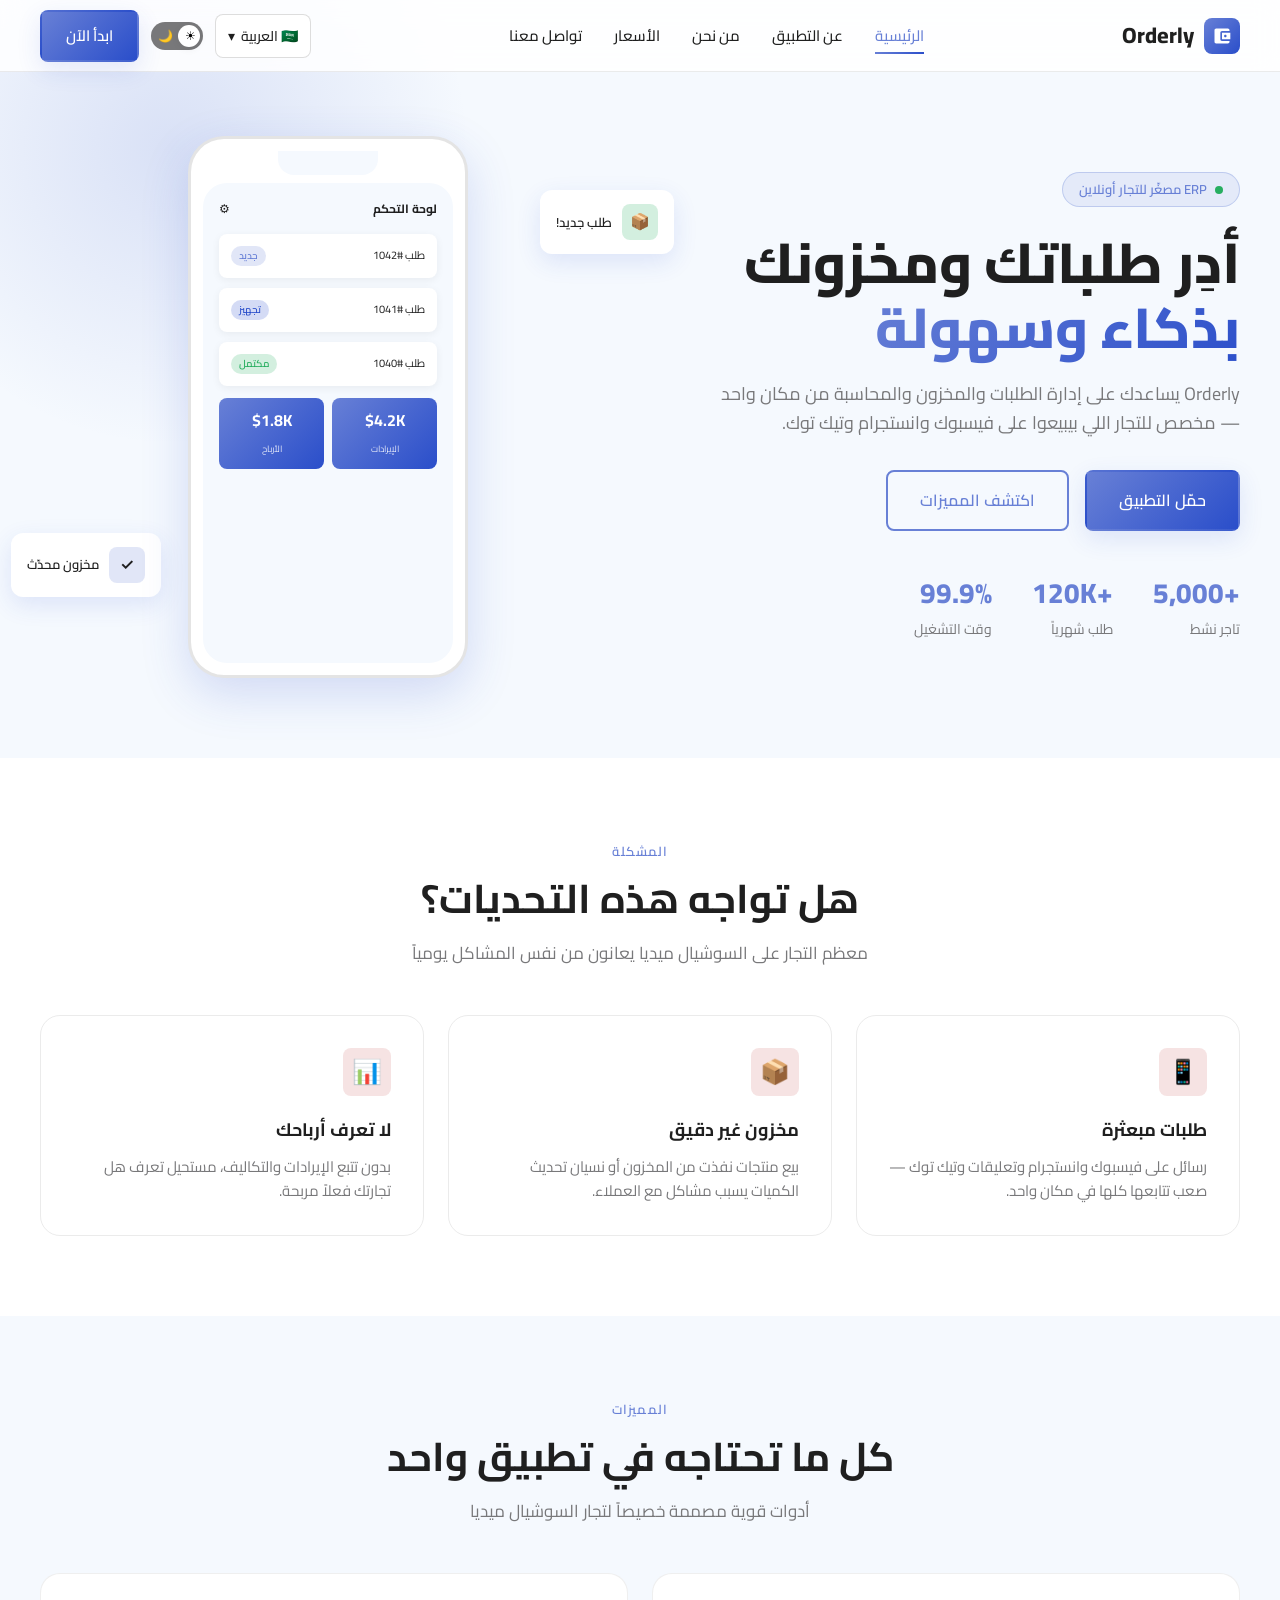
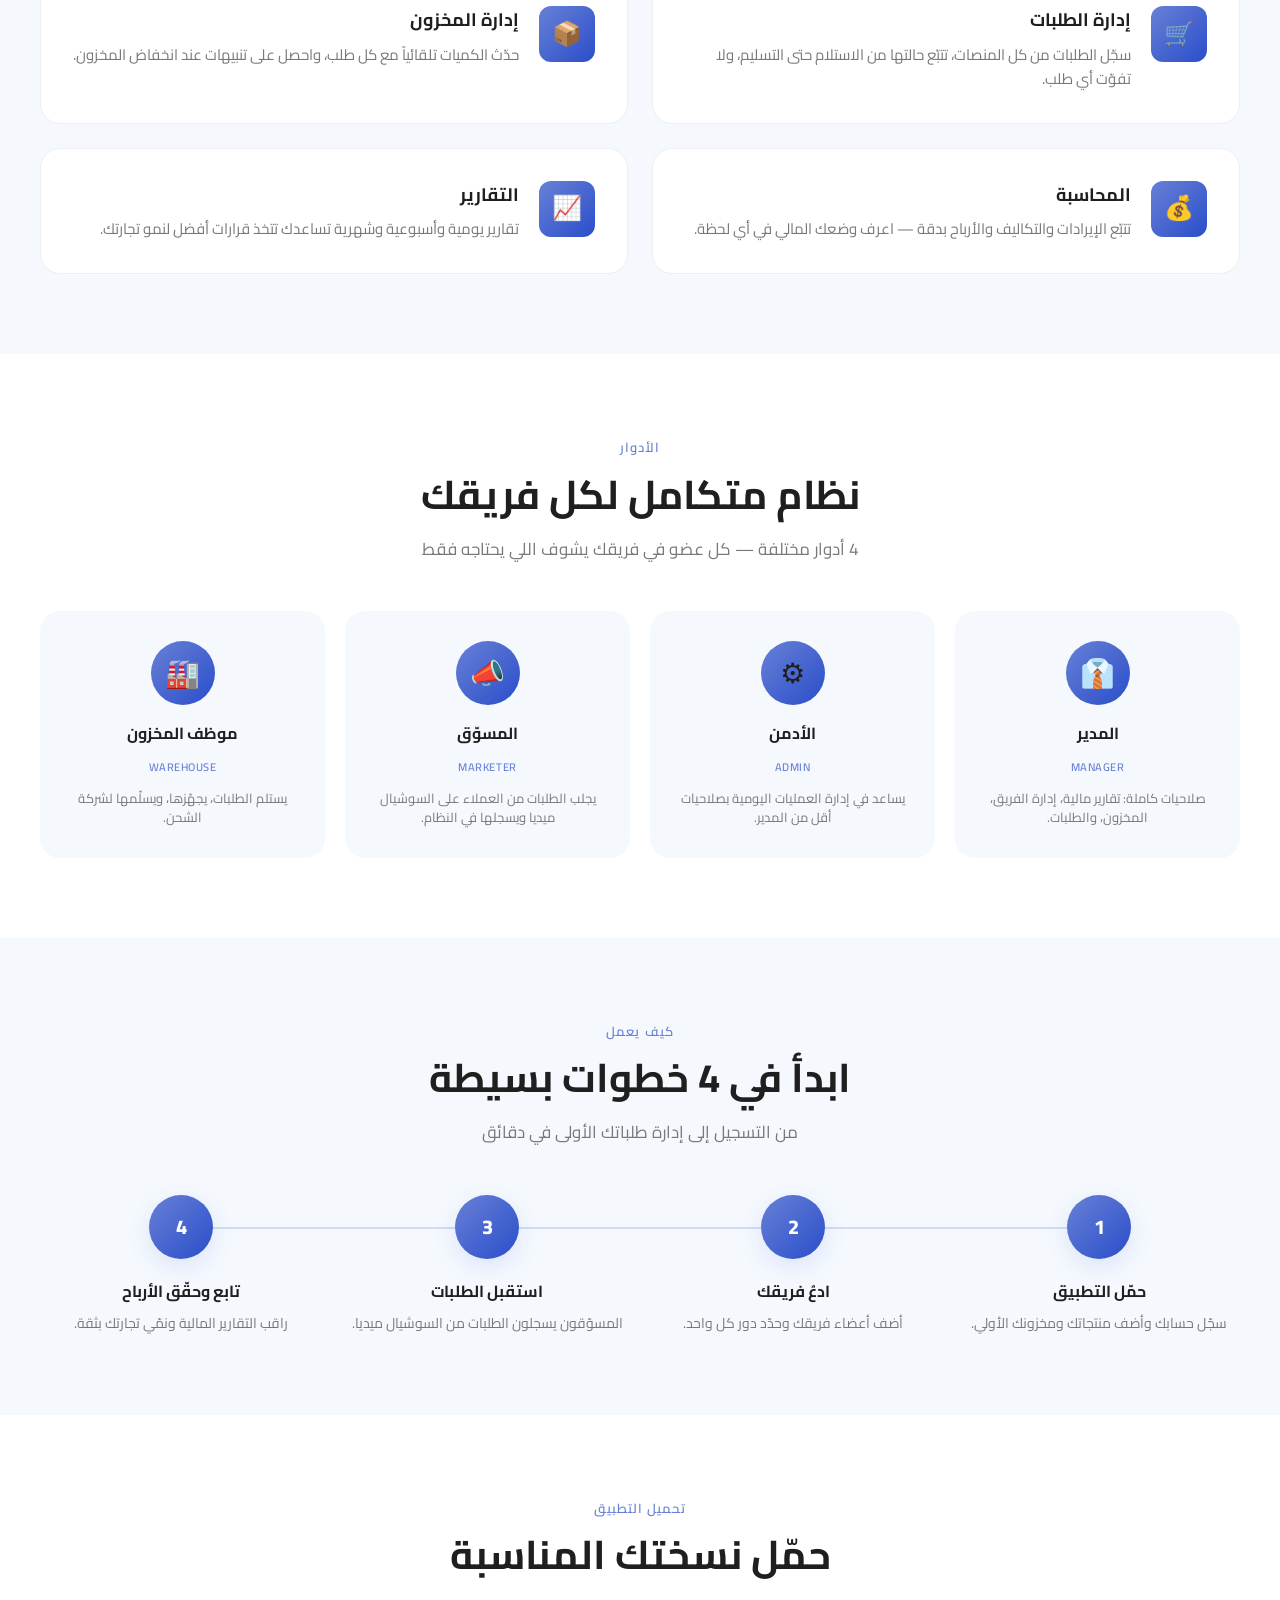
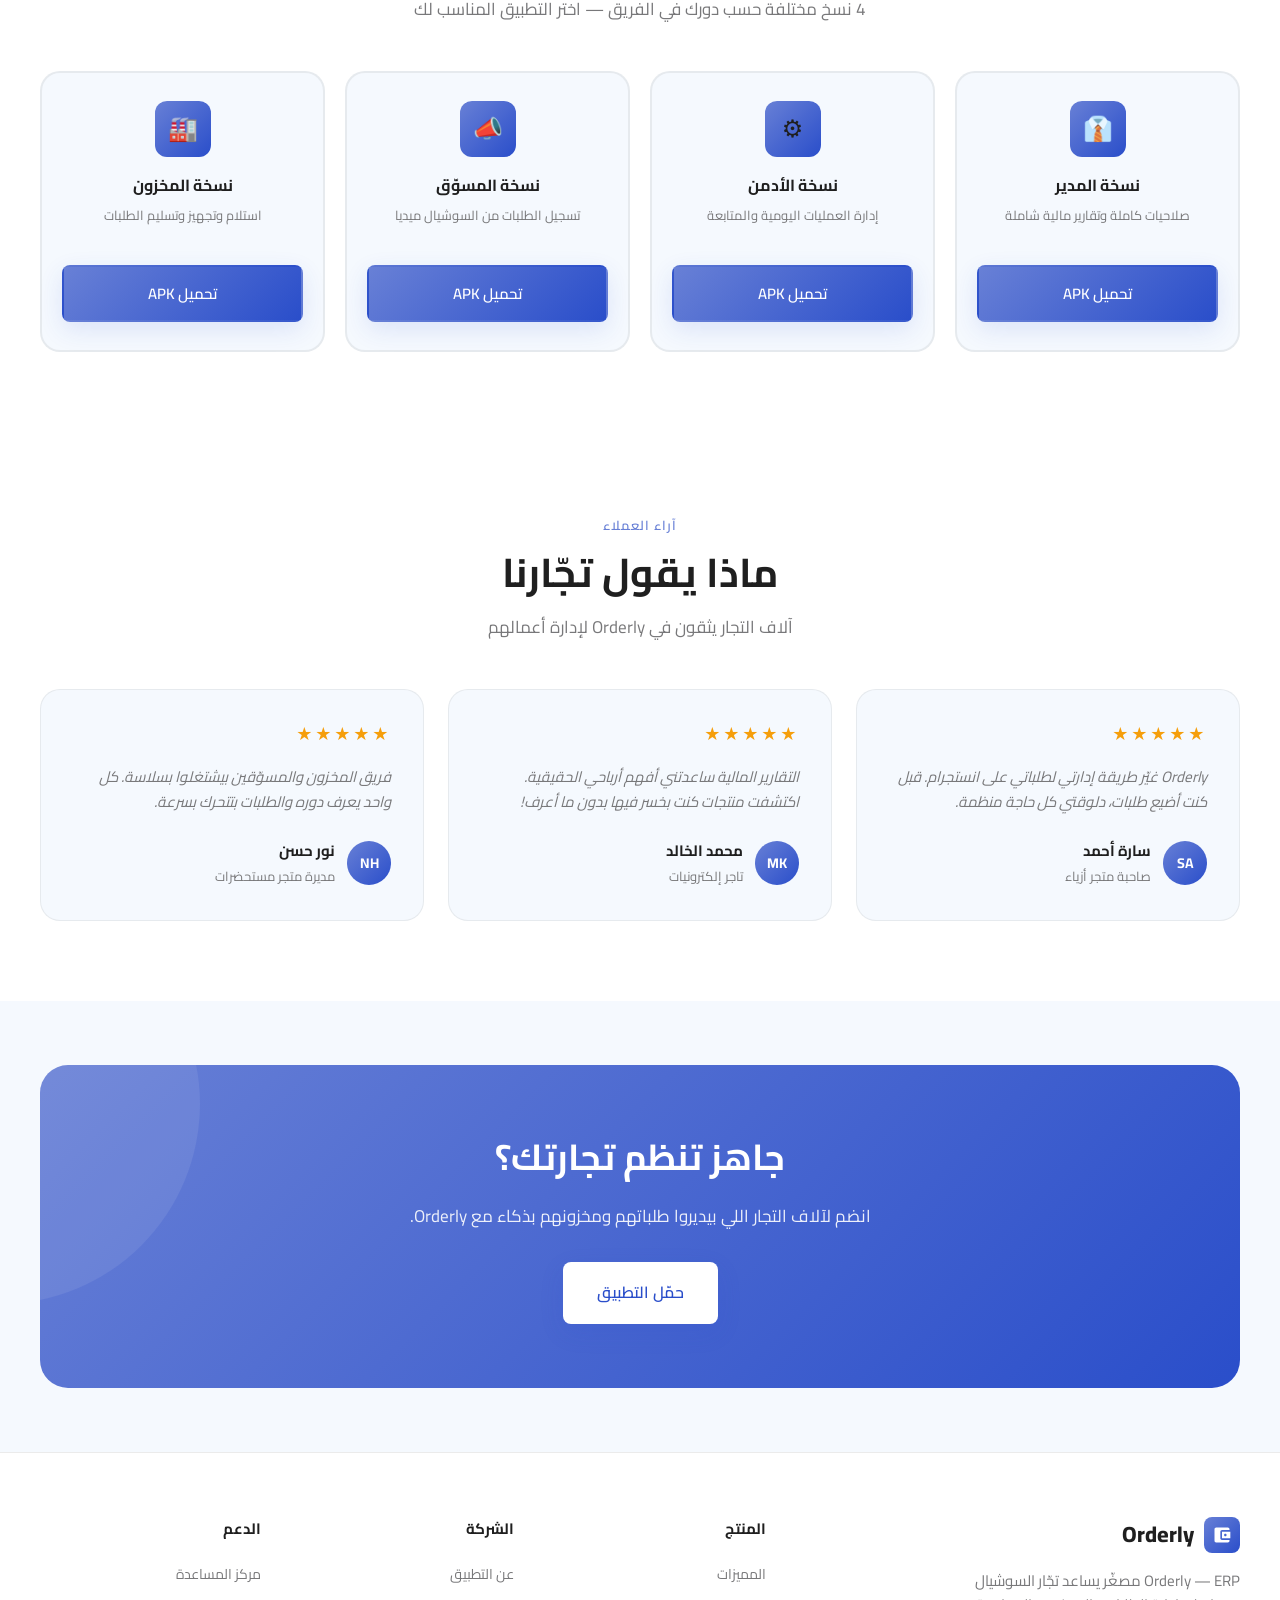
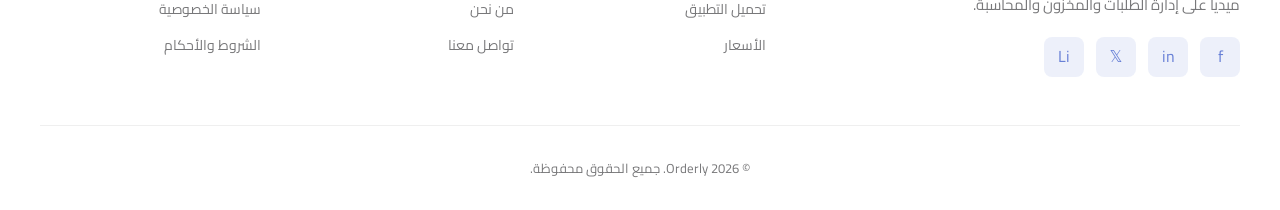
==== html/index.html @ 3c611895 ".." ====
<!DOCTYPE html>
<html lang="ar">
<head>
  <meta charset="UTF-8">
  <meta http-equiv="refresh" content="0; url=../index.html">
  <script>location.replace('../index.html');</script>
</head>
<body></body>
</html>
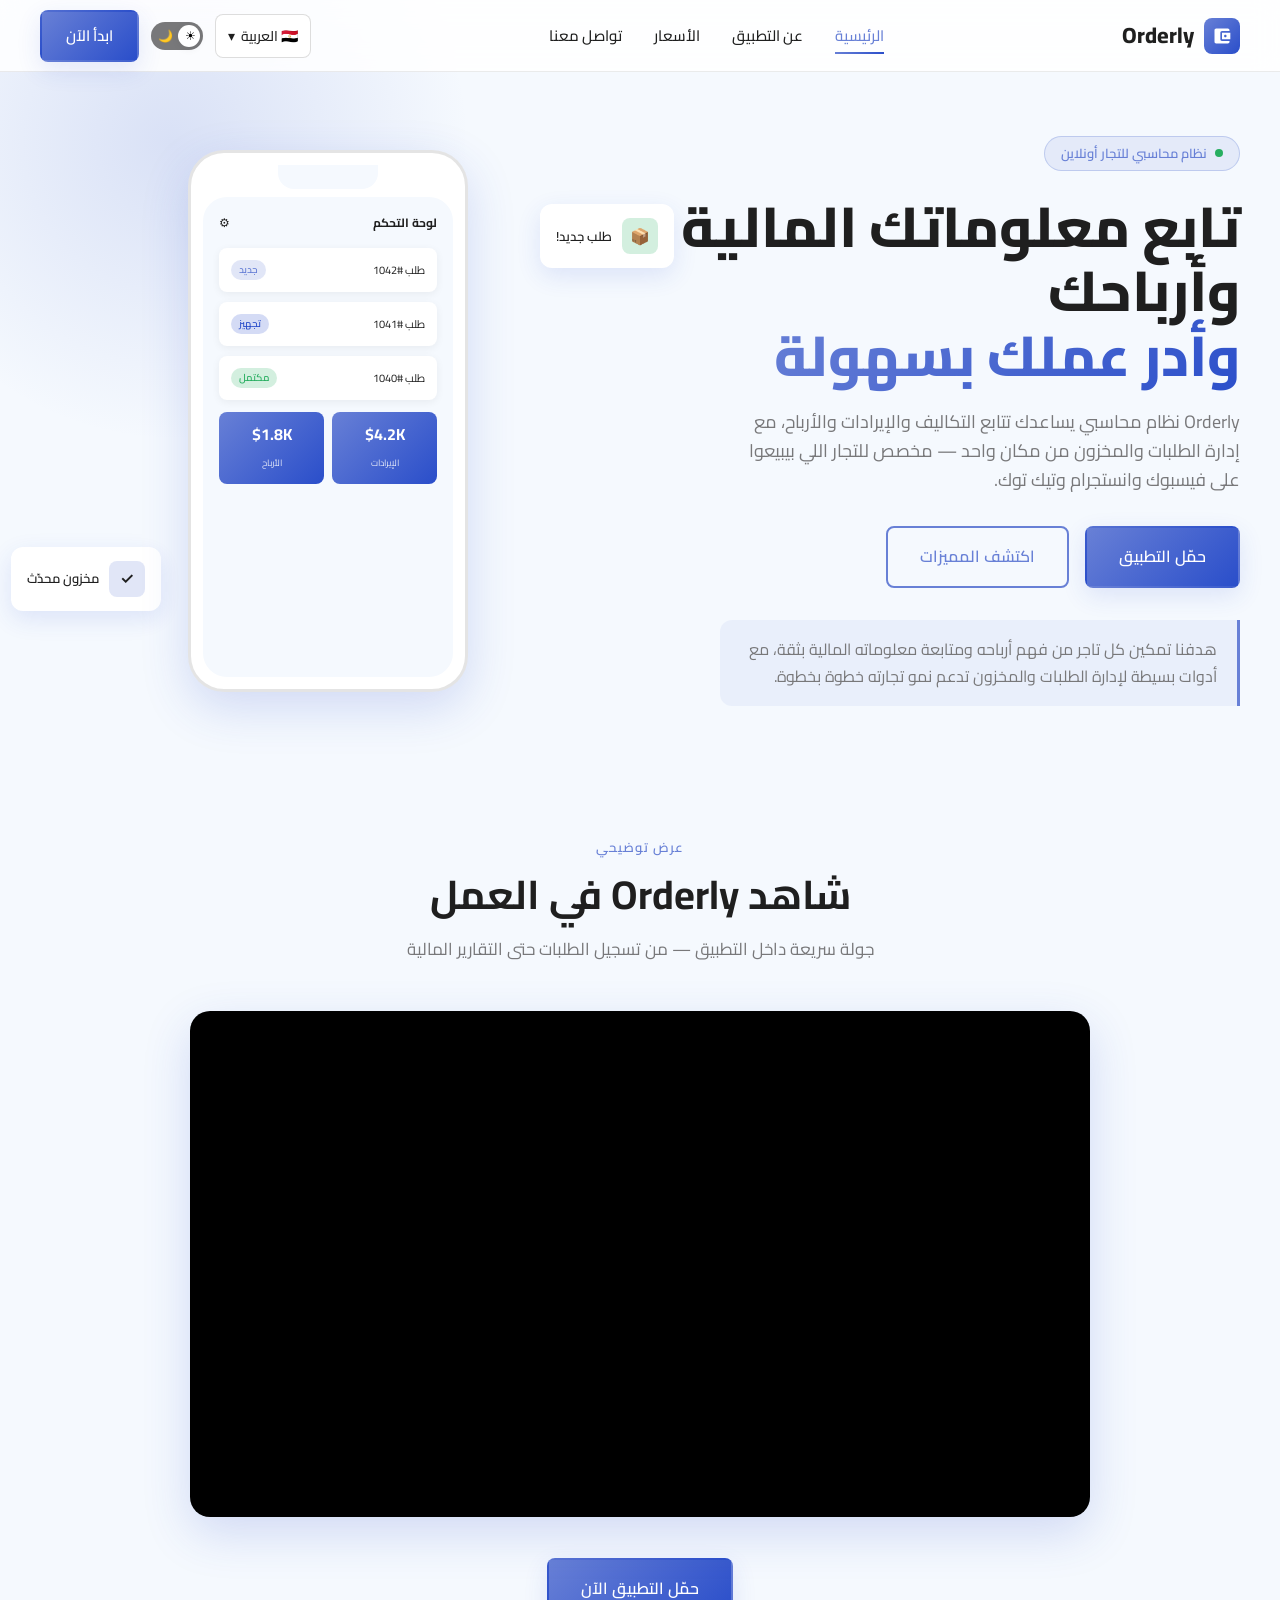
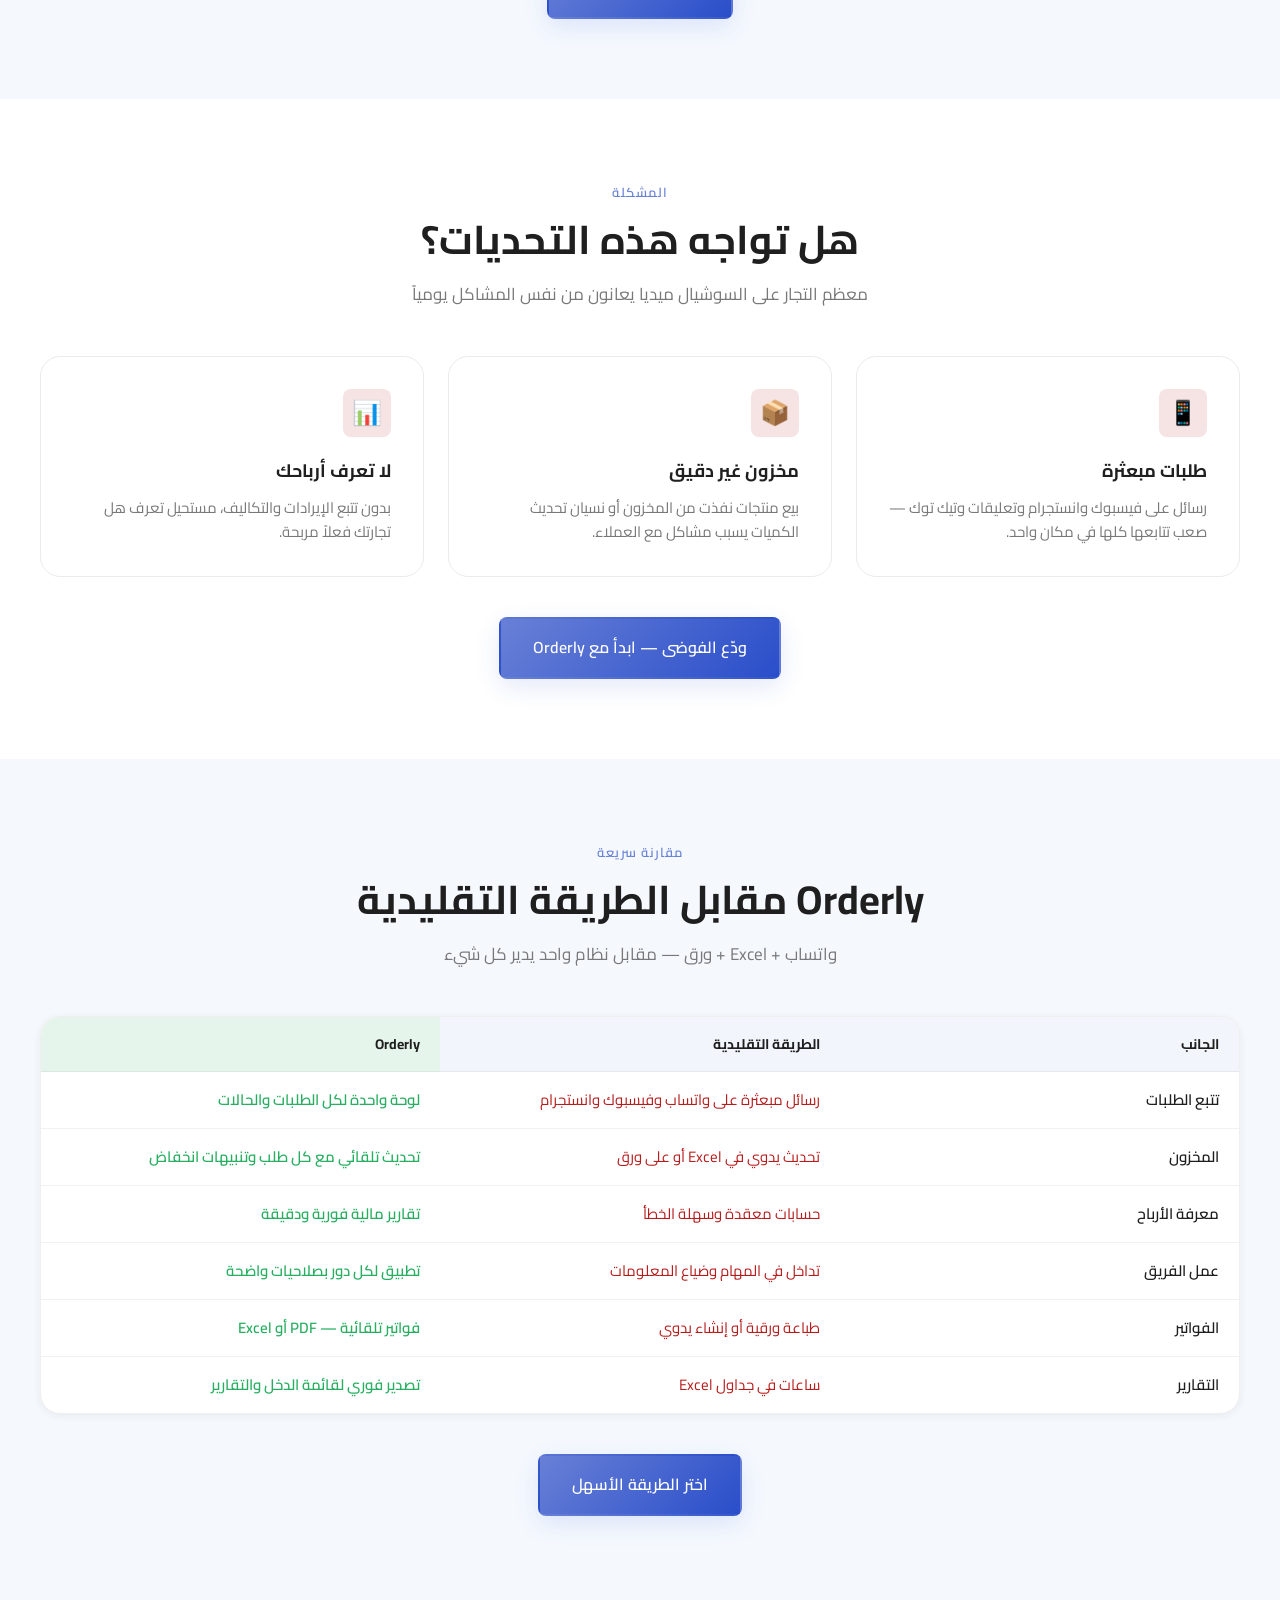
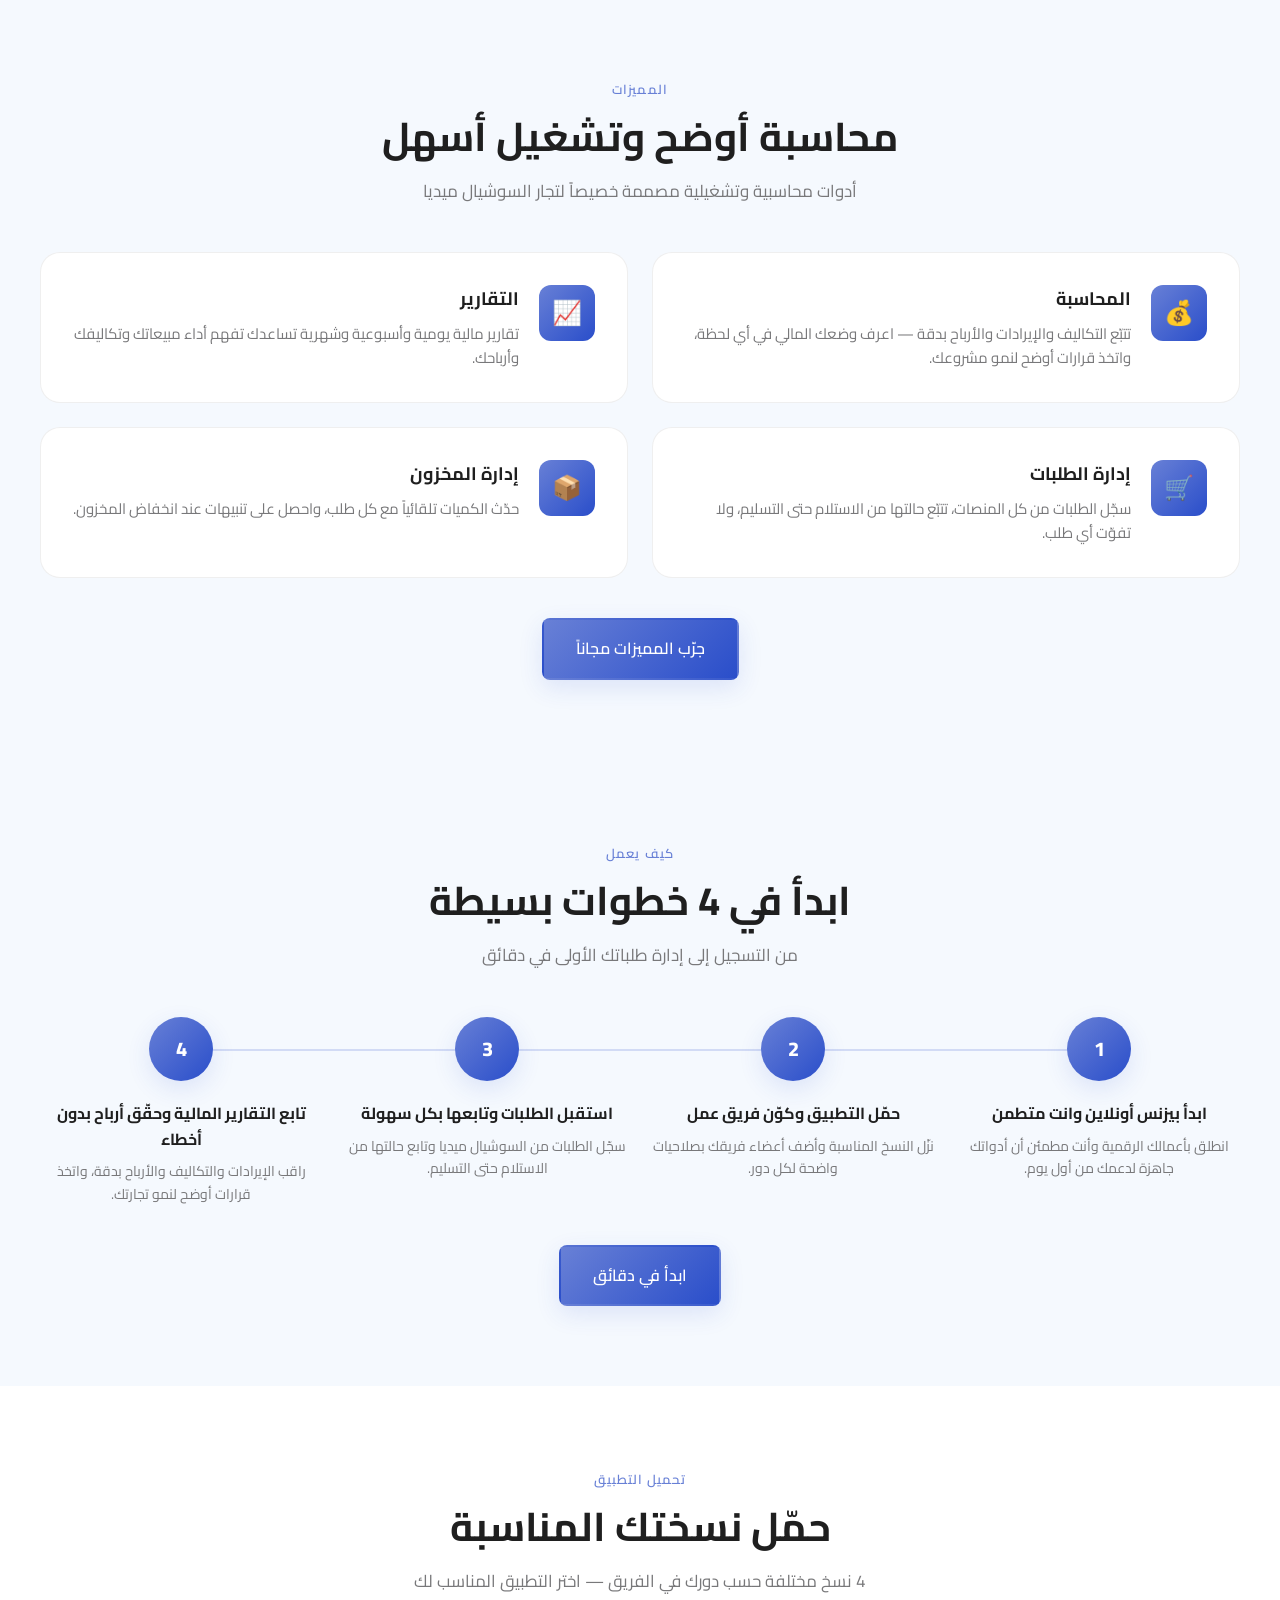
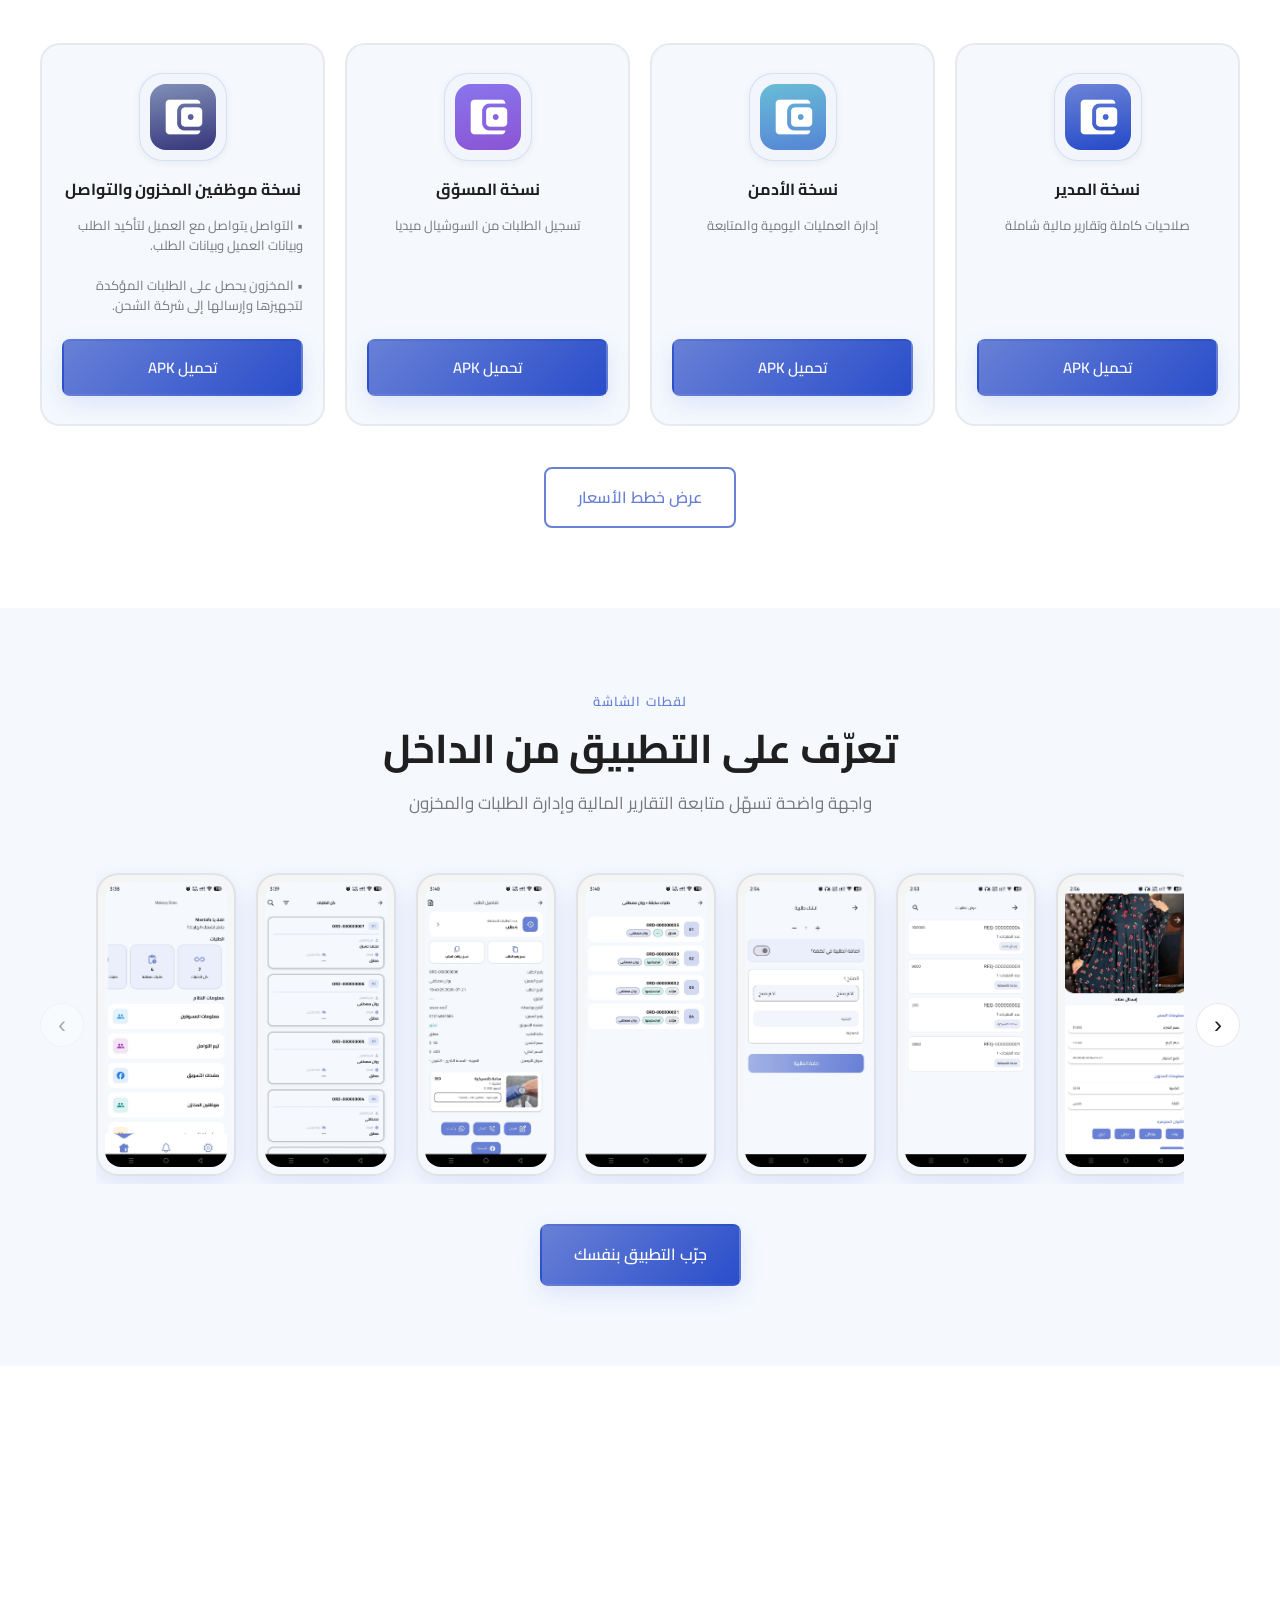
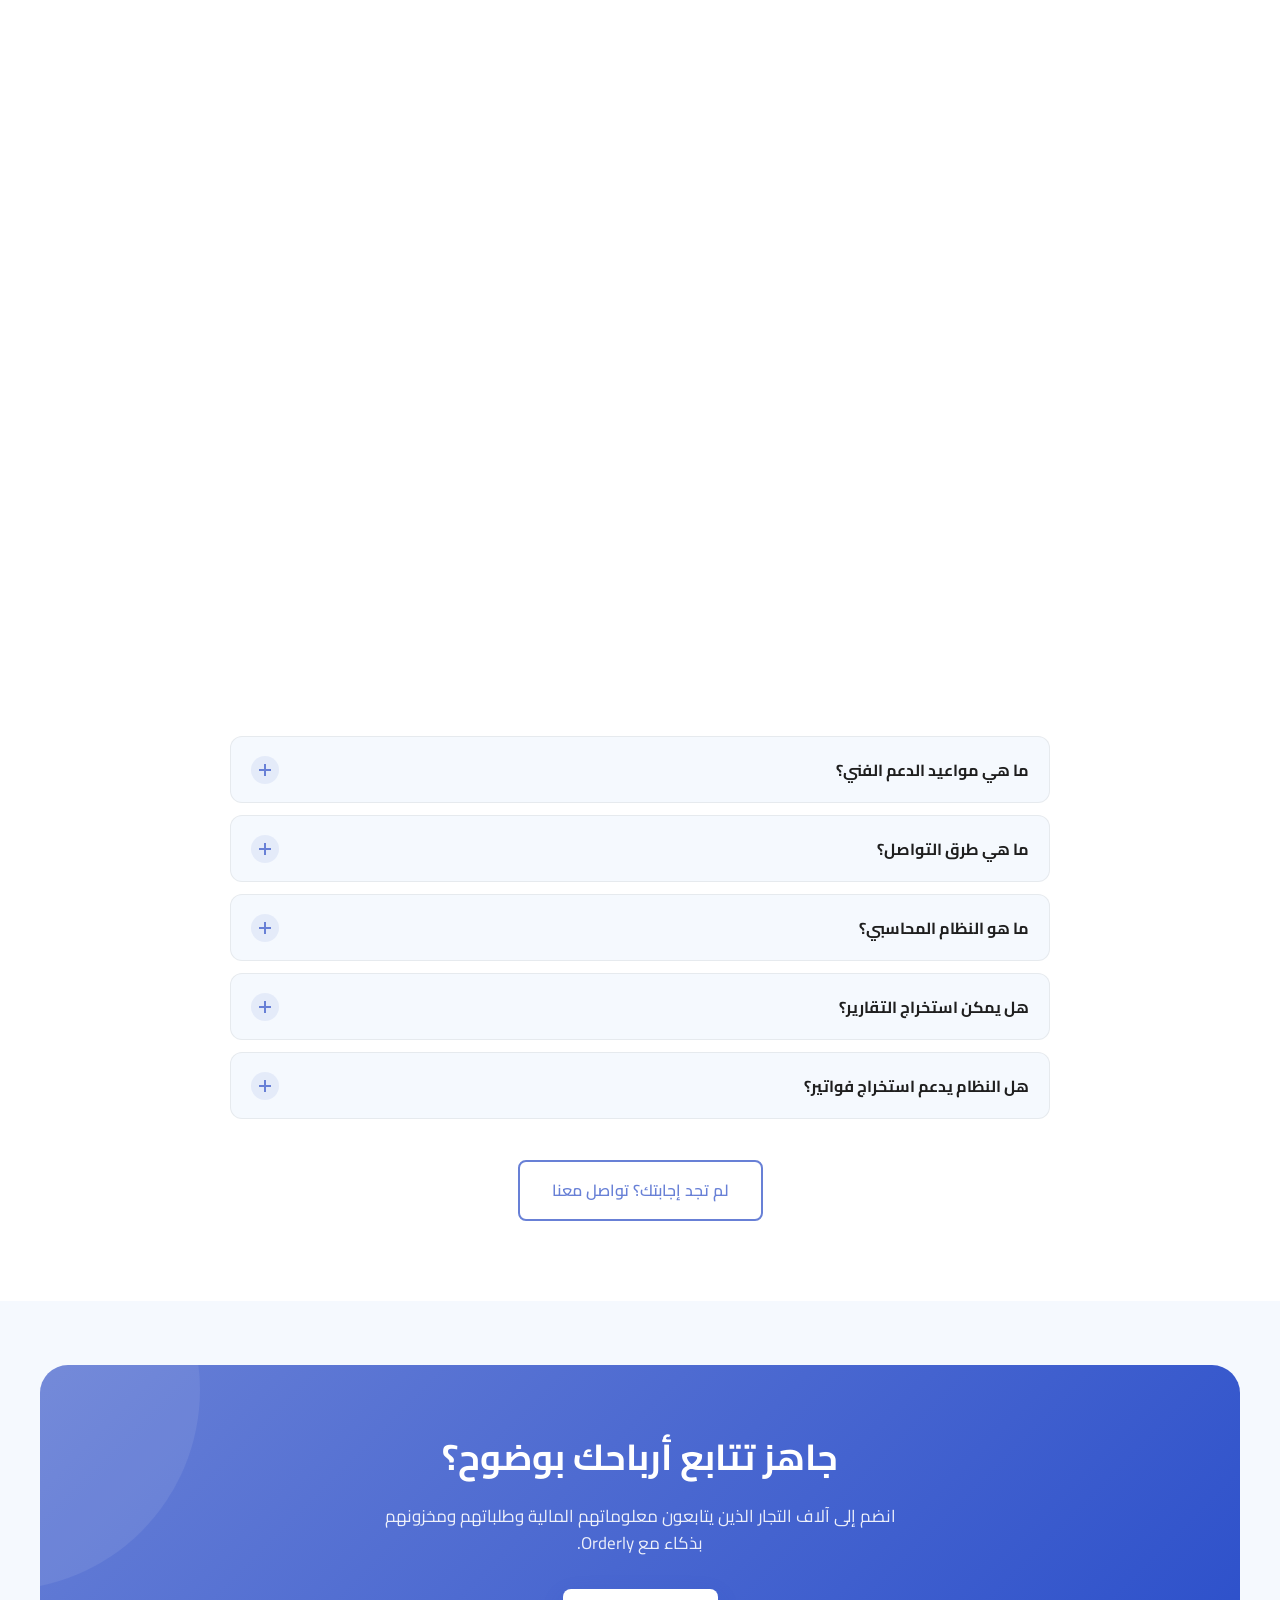
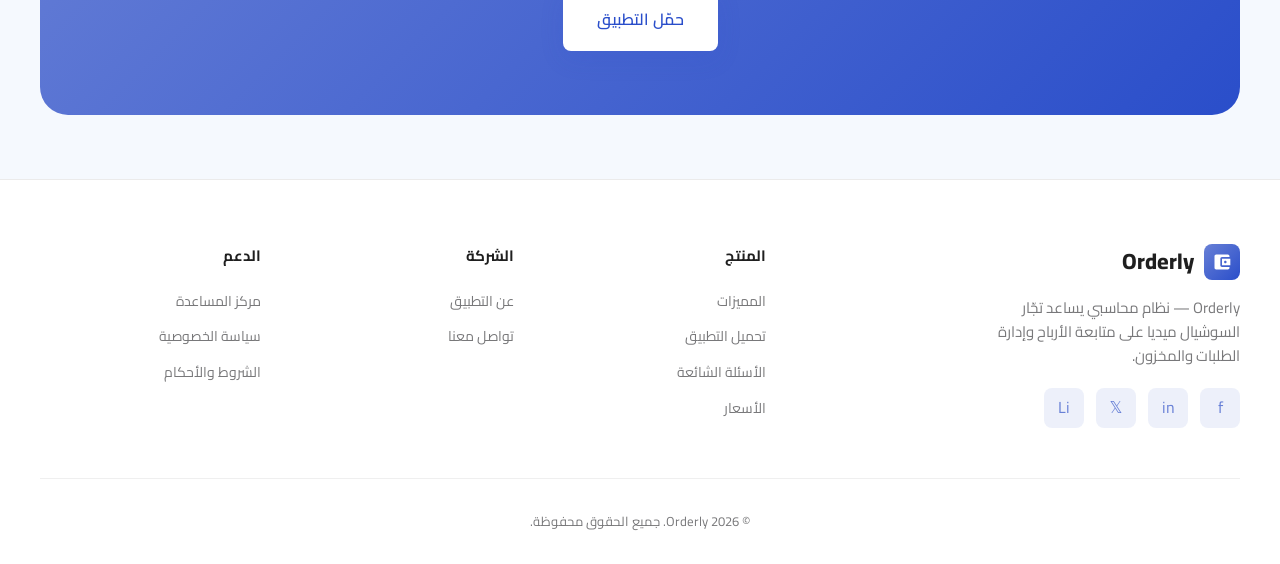
==== commit ac04fe77: "علم مصر 🇪🇬 بدل السعودية جنب اللغة العربية في كل الصفحات. شيلت قسم آراء العملاء بالكامل من الصفحة الر" ====
--- a/html/index.html
+++ b/html/index.html
@@ -1,4 +1,4 @@
-<!DOCTYPE html>
+﻿<!DOCTYPE html>
 <html lang="ar">
 <head>
   <meta charset="UTF-8">
